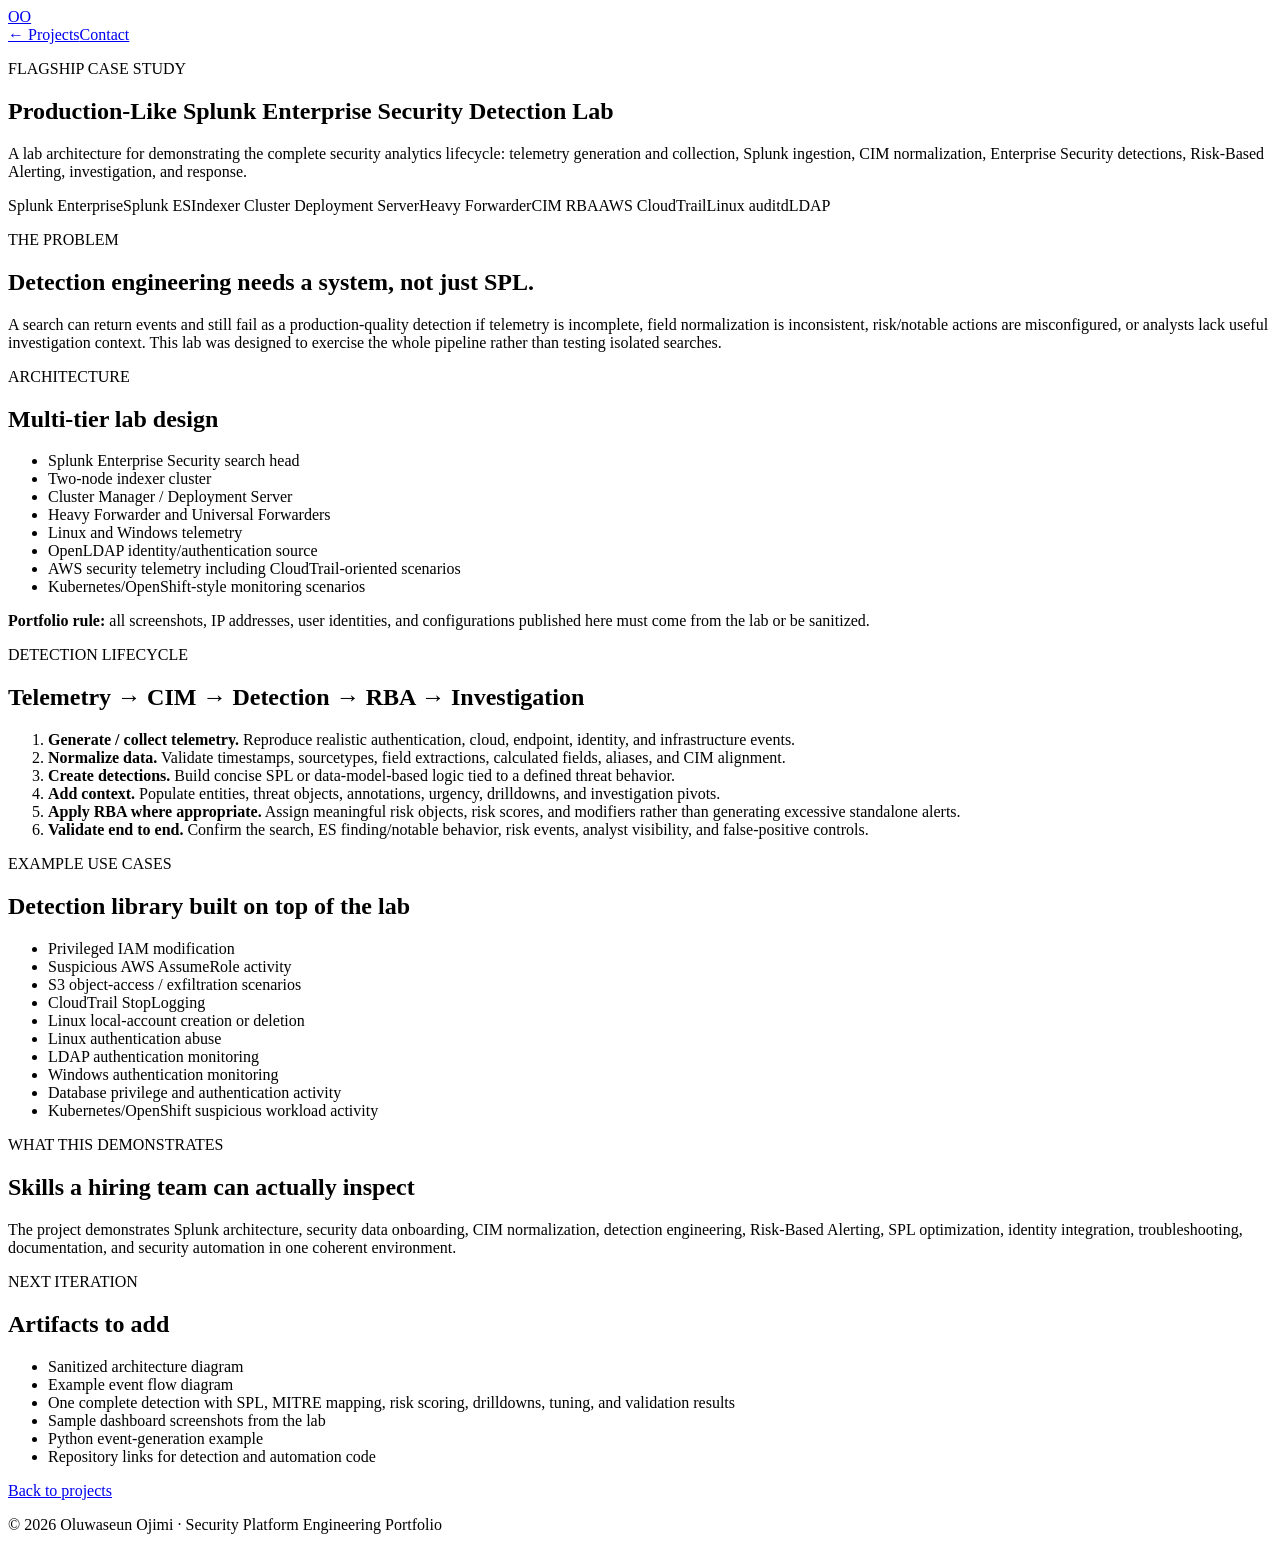
==== splunk-es-detection-lab.html @ 76144f85 "Add files via upload" ====
<!doctype html>
<html lang="en">
<head>
  <meta charset="utf-8">
  <meta name="viewport" content="width=device-width, initial-scale=1">
  <meta name="description" content="Case study: Production-Like Splunk Enterprise Security Detection Lab by Oluwaseun Ojimi.">
  <title>Splunk ES Detection Lab | Oluwaseun Ojimi</title>
  <link rel="stylesheet" href="../assets/styles.css">
</head>
<body>
  <header class="site-header">
    <div class="container nav-wrap">
      <a class="brand" href="../index.html">OO</a>
      <nav><a href="../index.html#projects">← Projects</a><a href="../index.html#contact">Contact</a></nav>
    </div>
  </header>

  <main>
    <section class="hero">
      <div class="container narrow">
        <p class="eyebrow">FLAGSHIP CASE STUDY</p>
        <h1>Production-Like Splunk Enterprise Security Detection Lab</h1>
        <p class="lede">
          A lab architecture for demonstrating the complete security analytics lifecycle:
          telemetry generation and collection, Splunk ingestion, CIM normalization,
          Enterprise Security detections, Risk-Based Alerting, investigation, and response.
        </p>
        <div class="chips">
          <span>Splunk Enterprise</span><span>Splunk ES</span><span>Indexer Cluster</span>
          <span>Deployment Server</span><span>Heavy Forwarder</span><span>CIM</span>
          <span>RBA</span><span>AWS CloudTrail</span><span>Linux auditd</span><span>LDAP</span>
        </div>
      </div>
    </section>

    <section class="section alt">
      <div class="container narrow">
        <p class="section-kicker">THE PROBLEM</p>
        <h2>Detection engineering needs a system, not just SPL.</h2>
        <p>
          A search can return events and still fail as a production-quality detection if telemetry is incomplete,
          field normalization is inconsistent, risk/notable actions are misconfigured, or analysts lack useful investigation context.
          This lab was designed to exercise the whole pipeline rather than testing isolated searches.
        </p>
      </div>
    </section>

    <section class="section">
      <div class="container narrow">
        <p class="section-kicker">ARCHITECTURE</p>
        <h2>Multi-tier lab design</h2>
        <ul>
          <li>Splunk Enterprise Security search head</li>
          <li>Two-node indexer cluster</li>
          <li>Cluster Manager / Deployment Server</li>
          <li>Heavy Forwarder and Universal Forwarders</li>
          <li>Linux and Windows telemetry</li>
          <li>OpenLDAP identity/authentication source</li>
          <li>AWS security telemetry including CloudTrail-oriented scenarios</li>
          <li>Kubernetes/OpenShift-style monitoring scenarios</li>
        </ul>
        <p><strong>Portfolio rule:</strong> all screenshots, IP addresses, user identities, and configurations published here must come from the lab or be sanitized.</p>
      </div>
    </section>

    <section class="section alt">
      <div class="container narrow">
        <p class="section-kicker">DETECTION LIFECYCLE</p>
        <h2>Telemetry → CIM → Detection → RBA → Investigation</h2>
        <ol>
          <li><strong>Generate / collect telemetry.</strong> Reproduce realistic authentication, cloud, endpoint, identity, and infrastructure events.</li>
          <li><strong>Normalize data.</strong> Validate timestamps, sourcetypes, field extractions, calculated fields, aliases, and CIM alignment.</li>
          <li><strong>Create detections.</strong> Build concise SPL or data-model-based logic tied to a defined threat behavior.</li>
          <li><strong>Add context.</strong> Populate entities, threat objects, annotations, urgency, drilldowns, and investigation pivots.</li>
          <li><strong>Apply RBA where appropriate.</strong> Assign meaningful risk objects, risk scores, and modifiers rather than generating excessive standalone alerts.</li>
          <li><strong>Validate end to end.</strong> Confirm the search, ES finding/notable behavior, risk events, analyst visibility, and false-positive controls.</li>
        </ol>
      </div>
    </section>

    <section class="section">
      <div class="container narrow">
        <p class="section-kicker">EXAMPLE USE CASES</p>
        <h2>Detection library built on top of the lab</h2>
        <ul>
          <li>Privileged IAM modification</li>
          <li>Suspicious AWS AssumeRole activity</li>
          <li>S3 object-access / exfiltration scenarios</li>
          <li>CloudTrail StopLogging</li>
          <li>Linux local-account creation or deletion</li>
          <li>Linux authentication abuse</li>
          <li>LDAP authentication monitoring</li>
          <li>Windows authentication monitoring</li>
          <li>Database privilege and authentication activity</li>
          <li>Kubernetes/OpenShift suspicious workload activity</li>
        </ul>
      </div>
    </section>

    <section class="section alt">
      <div class="container narrow">
        <p class="section-kicker">WHAT THIS DEMONSTRATES</p>
        <h2>Skills a hiring team can actually inspect</h2>
        <p>
          The project demonstrates Splunk architecture, security data onboarding, CIM normalization,
          detection engineering, Risk-Based Alerting, SPL optimization, identity integration,
          troubleshooting, documentation, and security automation in one coherent environment.
        </p>
      </div>
    </section>

    <section class="section">
      <div class="container narrow">
        <p class="section-kicker">NEXT ITERATION</p>
        <h2>Artifacts to add</h2>
        <ul>
          <li>Sanitized architecture diagram</li>
          <li>Example event flow diagram</li>
          <li>One complete detection with SPL, MITRE mapping, risk scoring, drilldowns, tuning, and validation results</li>
          <li>Sample dashboard screenshots from the lab</li>
          <li>Python event-generation example</li>
          <li>Repository links for detection and automation code</li>
        </ul>
        <a class="button primary" href="../index.html#projects">Back to projects</a>
      </div>
    </section>
  </main>

  <footer class="footer">
    <div class="container"><p>© 2026 Oluwaseun Ojimi · Security Platform Engineering Portfolio</p></div>
  </footer>
</body>
</html>
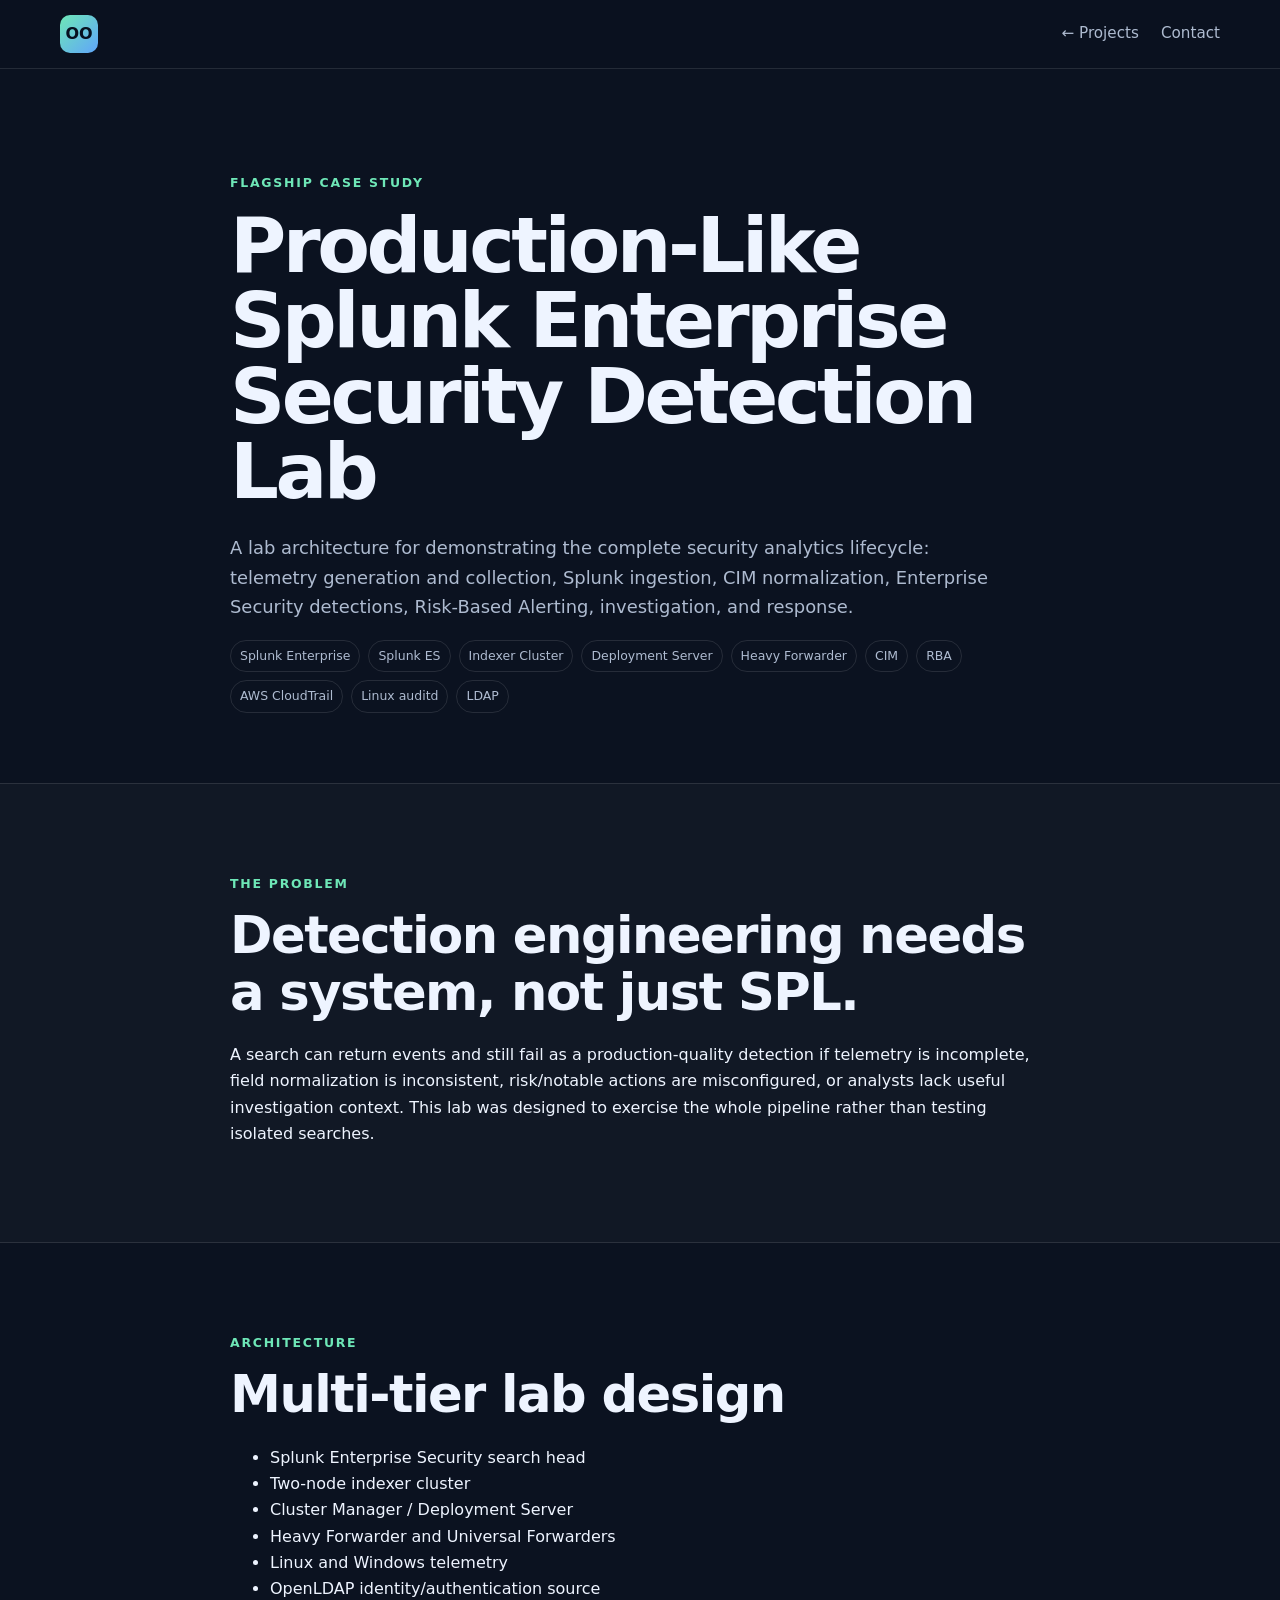
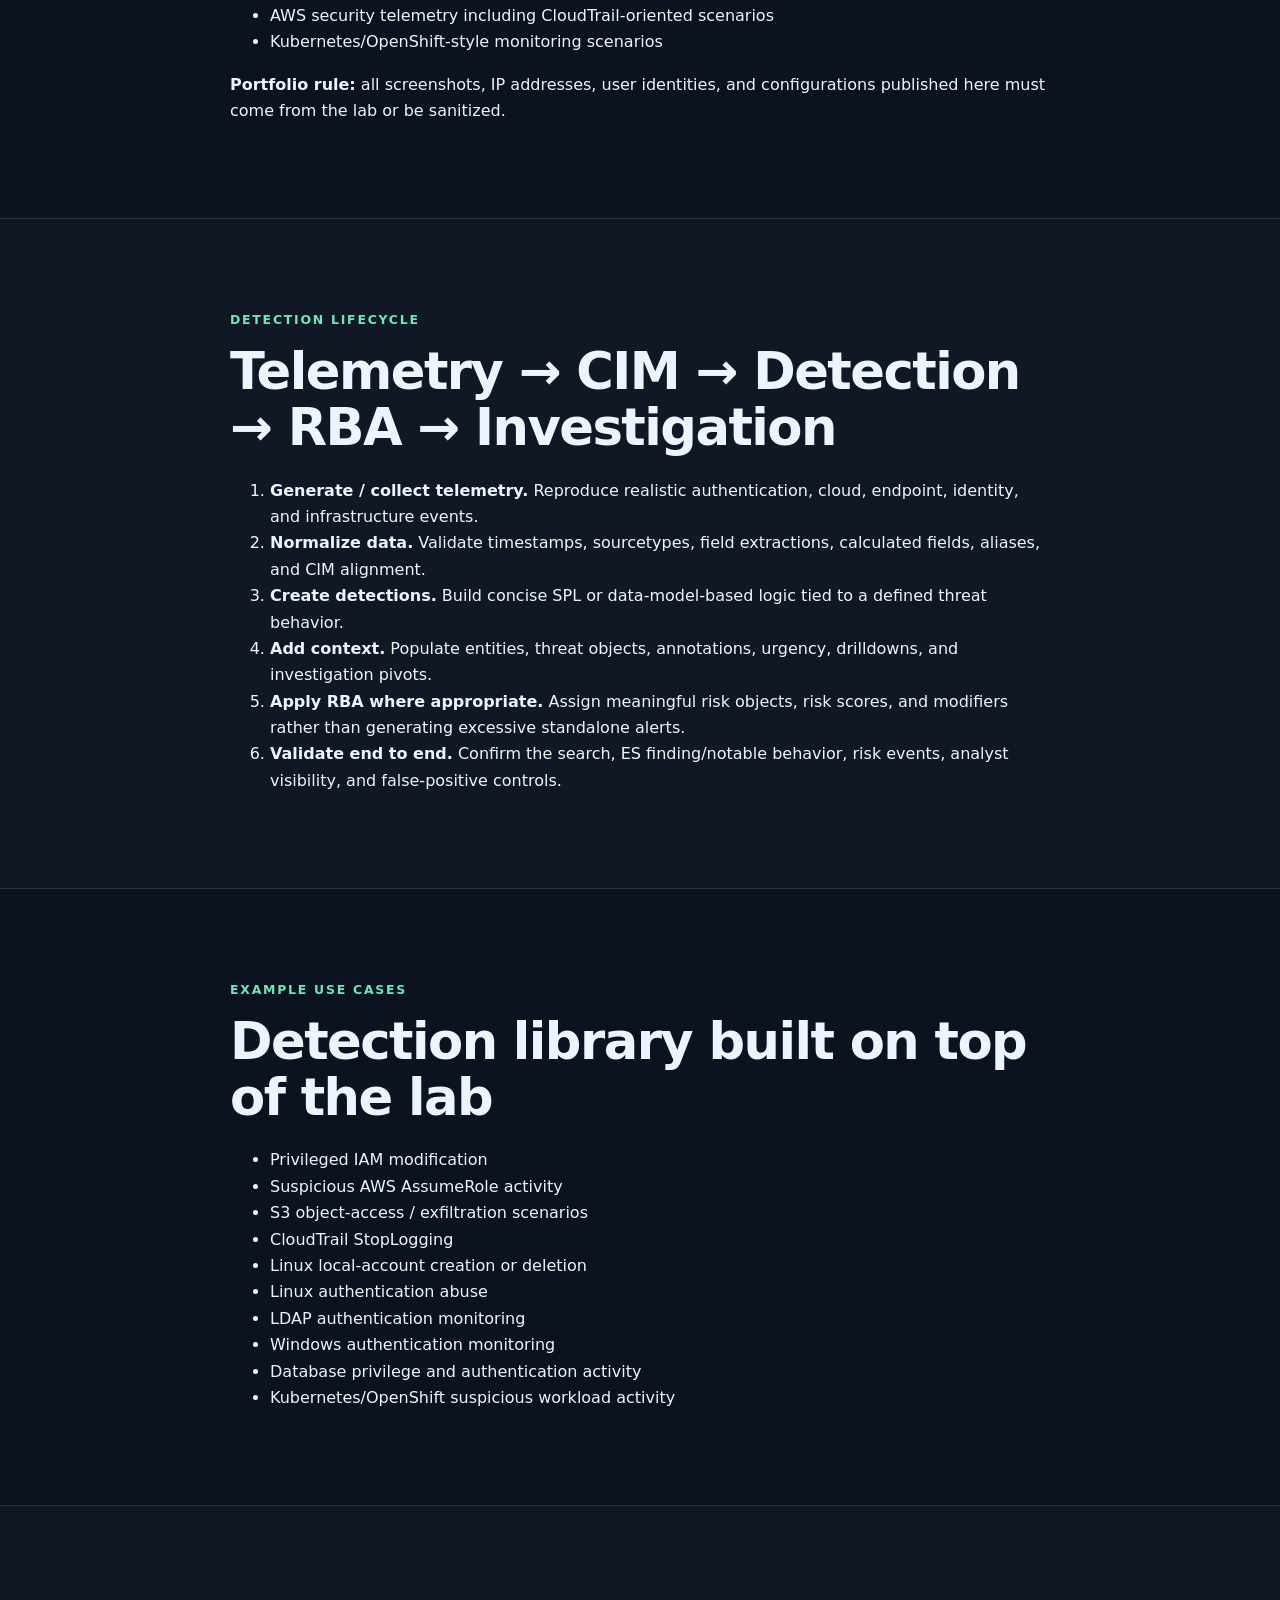
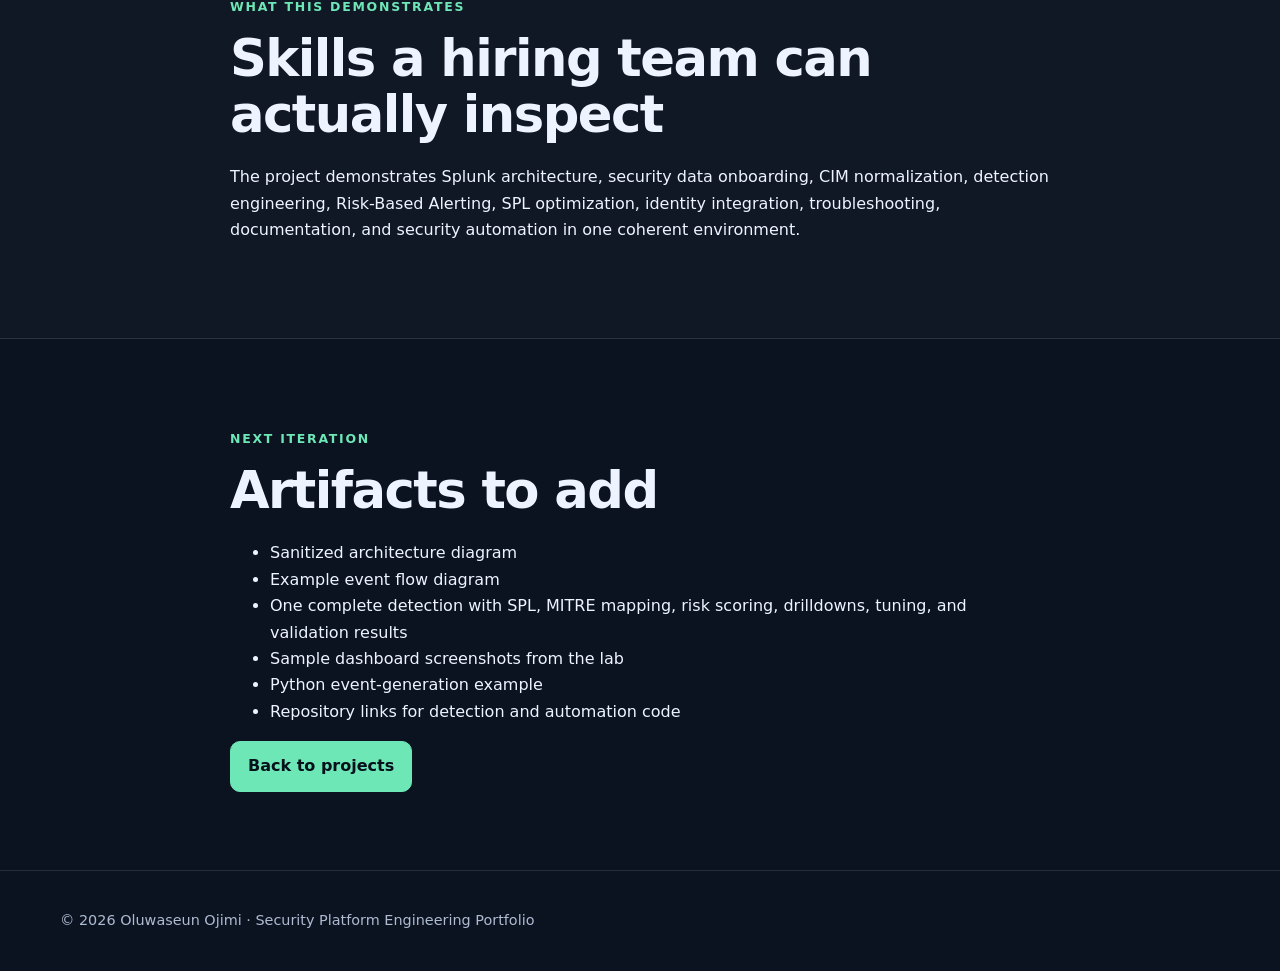
==== commit f8d689f2: "Fix case study navigation" ====
--- a/splunk-es-detection-lab.html
+++ b/splunk-es-detection-lab.html
@@ -5,13 +5,13 @@
   <meta name="viewport" content="width=device-width, initial-scale=1">
   <meta name="description" content="Case study: Production-Like Splunk Enterprise Security Detection Lab by Oluwaseun Ojimi.">
   <title>Splunk ES Detection Lab | Oluwaseun Ojimi</title>
-  <link rel="stylesheet" href="../assets/styles.css">
+  <link rel="stylesheet" href="styles.css">
 </head>
 <body>
   <header class="site-header">
     <div class="container nav-wrap">
-      <a class="brand" href="../index.html">OO</a>
-      <nav><a href="../index.html#projects">← Projects</a><a href="../index.html#contact">Contact</a></nav>
+      <a class="brand" href="index.html">OO</a>
+      <nav><a href="index.html#projects">← Projects</a><a href="index.html#contact">Contact</a></nav>
     </div>
   </header>
 
@@ -121,7 +121,7 @@
           <li>Python event-generation example</li>
           <li>Repository links for detection and automation code</li>
         </ul>
-        <a class="button primary" href="../index.html#projects">Back to projects</a>
+        <a class="button primary" href="index.html#projects">Back to projects</a>
       </div>
     </section>
   </main>
--- a/styles.css
+++ b/styles.css
@@ -0,0 +1,86 @@
+* { box-sizing: border-box; }
+:root {
+  --bg: #0b1220;
+  --surface: #111a2b;
+  --surface2: #162237;
+  --text: #eef4ff;
+  --muted: #aebbd0;
+  --accent: #6ee7b7;
+  --accent2: #60a5fa;
+  --line: rgba(255,255,255,.11);
+  --max: 1160px;
+}
+html { scroll-behavior: smooth; }
+body {
+  margin: 0;
+  font-family: Inter, ui-sans-serif, system-ui, -apple-system, BlinkMacSystemFont, "Segoe UI", sans-serif;
+  background: var(--bg);
+  color: var(--text);
+  line-height: 1.65;
+}
+a { color: inherit; }
+.container { width: min(var(--max), calc(100% - 40px)); margin: 0 auto; }
+.narrow { max-width: 820px; }
+.site-header {
+  position: sticky; top: 0; z-index: 20;
+  background: rgba(11,18,32,.9);
+  backdrop-filter: blur(10px);
+  border-bottom: 1px solid var(--line);
+}
+.nav-wrap { display: flex; align-items: center; justify-content: space-between; min-height: 68px; }
+.brand {
+  width: 38px; height: 38px; border-radius: 10px; display: grid; place-items: center;
+  background: linear-gradient(135deg, var(--accent), var(--accent2)); color: #07101f;
+  font-weight: 900; text-decoration: none;
+}
+nav { display: flex; gap: 22px; flex-wrap: wrap; }
+nav a { color: var(--muted); text-decoration: none; font-size: .95rem; }
+nav a:hover { color: var(--text); }
+.hero { padding: 92px 0 70px; }
+.hero-grid { display: grid; grid-template-columns: 1.4fr .8fr; gap: 56px; align-items: start; }
+.eyebrow, .section-kicker { color: var(--accent); font-size: .78rem; font-weight: 800; letter-spacing: .14em; }
+h1 { font-size: clamp(2.7rem, 6vw, 5.5rem); line-height: .98; letter-spacing: -.045em; margin: 14px 0 24px; }
+h2 { font-size: clamp(2rem, 4vw, 3.2rem); line-height: 1.1; letter-spacing: -.03em; margin: 8px 0 22px; }
+h3 { font-size: 1.25rem; margin: 0 0 12px; }
+.lede, .section-intro { color: var(--muted); font-size: 1.12rem; max-width: 760px; }
+.cta-row { display: flex; gap: 12px; flex-wrap: wrap; margin-top: 28px; }
+.button {
+  display: inline-block; padding: 11px 17px; border: 1px solid var(--line); border-radius: 10px;
+  text-decoration: none; font-weight: 700; color: var(--text);
+}
+.button.primary { background: var(--accent); border-color: var(--accent); color: #06101b; }
+.impact-card, .card, .project-card {
+  background: linear-gradient(180deg, var(--surface), var(--surface2));
+  border: 1px solid var(--line); border-radius: 18px;
+}
+.impact-card { padding: 24px; }
+.impact-card h2 { font-size: 1.2rem; margin: 0 0 8px; }
+.metric { padding: 17px 0; border-bottom: 1px solid var(--line); }
+.metric:last-child { border-bottom: 0; }
+.metric strong { display: block; font-size: 1.6rem; color: var(--accent); }
+.metric span { display: block; color: var(--muted); font-size: .92rem; margin-top: 4px; }
+.section { padding: 78px 0; }
+.section.alt { background: rgba(255,255,255,.025); border-block: 1px solid var(--line); }
+.card-grid { display: grid; grid-template-columns: repeat(4,1fr); gap: 16px; }
+.card { padding: 22px; }
+.card p, .project-card p { color: var(--muted); margin-bottom: 0; }
+.project-grid { margin-top: 34px; display: grid; grid-template-columns: repeat(2,1fr); gap: 18px; }
+.project-card { padding: 24px; display: flex; flex-direction: column; justify-content: space-between; min-height: 235px; }
+.project-card.featured { grid-column: span 2; min-height: 300px; }
+.tag {
+  display: inline-block; font-size: .7rem; letter-spacing: .12em; font-weight: 900;
+  color: var(--accent); margin-bottom: 10px;
+}
+.chips { display: flex; flex-wrap: wrap; gap: 8px; margin-top: 18px; }
+.chips span { font-size: .78rem; padding: 5px 9px; border-radius: 999px; border: 1px solid var(--line); color: var(--muted); }
+.text-link { margin-top: 24px; font-weight: 800; color: var(--accent); text-decoration: none; }
+.status { font-size: .85rem; }
+.cert-grid { display: grid; grid-template-columns: repeat(2,1fr); gap: 10px; }
+.cert-grid span { padding: 14px 16px; border: 1px solid var(--line); border-radius: 10px; background: var(--surface); }
+.footer { border-top: 1px solid var(--line); padding: 24px 0; color: var(--muted); font-size: .9rem; }
+@media (max-width: 880px) {
+  .hero-grid, .card-grid, .project-grid, .cert-grid { grid-template-columns: 1fr; }
+  .project-card.featured { grid-column: auto; }
+  nav { display: none; }
+  .hero { padding-top: 60px; }
+}
